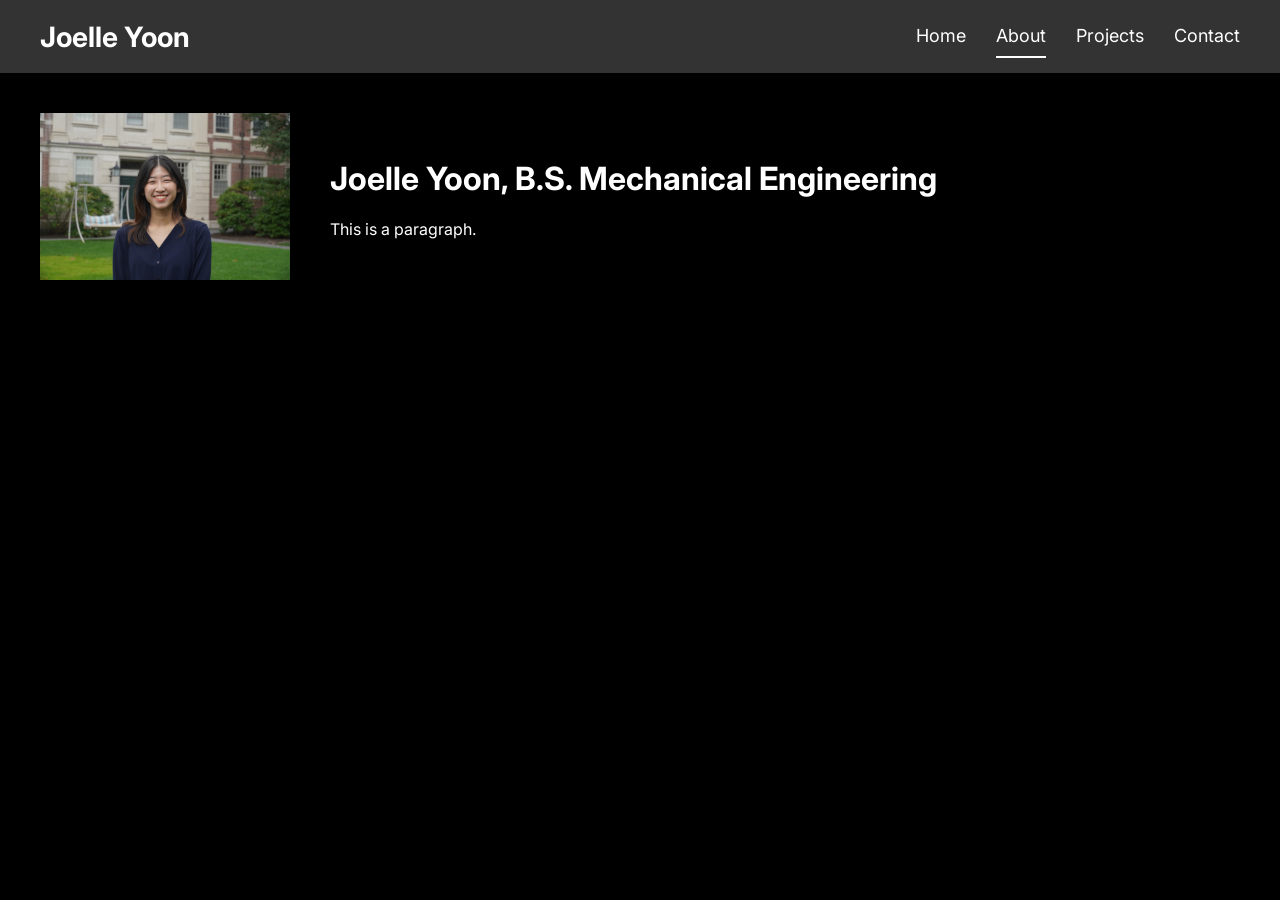
==== about.html @ 7ec4f73d "Initial commit" ====
<!DOCTYPE html>
<html>

<header>
    <div class="logo">
        <a href="index.html">Joelle Yoon</a>
    </div>

    <nav>
        <a href="index.html">Home</a>
        <a href="about.html" class = "active">About</a>
        <a href="projects.html">Projects</a>
        <a href="contact.html">Contact</a>
    </nav>
</header>

<head>
    <meta charset="UTF-8">
    <title>My Portfolio</title>
    <link rel="stylesheet" href="css/styles.css">

    <link rel="preconnect" href="https://fonts.googleapis.com">
    <link rel="preconnect" href="https://fonts.gstatic.com" crossorigin>
    <link href="https://fonts.googleapis.com/css2?family=Inter:wght@100..900&display=swap" rel="stylesheet">    
</head>

<body>

    <div class="about-container">

        <img src="images/joelle_candid.JPG" alt="Profile Picture" class="profile-pic">

        <div class="about-text">
            <h1>Joelle Yoon, B.S. Mechanical Engineering</h1>
            <p>This is a paragraph.</p>
        </div>

    </div>

</body>

</html>
---- css/styles.css ----
body {
    margin: 0;
    background-color: black;
    color:white;  
    font-family: "Inter", sans-serif;
}

.profile-pic {
    width: 250px;
    height: auto;
}

header {
    display: flex;
    justify-content: space-between;
    align-items: center;

    background-color: #333;
    padding: 15px 40px;
}

nav {
    display: flex;
    gap: 30px;
}

nav a {
    color: white;
    text-decoration: none;
    font-size: 18px;

    padding: 10px 0;
    border-bottom: 2px solid transparent;
    transition: border-color 0.3s;
}

nav a:hover {
    border-bottom-color: #66ccff
}

nav a.active {
    border-bottom-color: white;
}

.logo a {
    color: white;
    text-decoration: none;
    font-size: 28px;
    font-weight: bold;
}


.projects {
    display: grid;
    grid-template-columns: repeat(3, 1fr);
    gap: 30px; /* horizontal padding */
    padding: 40px; /* vertical padding */
}

.project-card {
    position: relative;
    display: block;
    overflow: hidden;
    border-radius: 10px;
}

.project-card img {
    width: 100%;
    height: 600px;
    object-fit: cover;
    border-radius: 10px;
    transition: transform 0.3s;
}

.project-card:hover img {
    transform: scale(1.05);
}

.overlay {
    position: absolute;
    top: 0;
    left: 0;

    width: 100%;
    height: 100%;

    background: rgba(0, 0, 0, 0.5);

    display: flex;
    justify-content: center;
    align-items: center;

    opacity: 0;
    transition: opacity 0.3s;
}

.overlay h3 {
    color: white;
    margin: 0;
    font-size: 24px;
}

.project-card:hover .overlay {
    opacity: 1;
}



.about-container {
    display: flex;
    align-items: center;
    gap: 40px;
    padding: 40px;
}


.about-text {
    flex: 1;
}
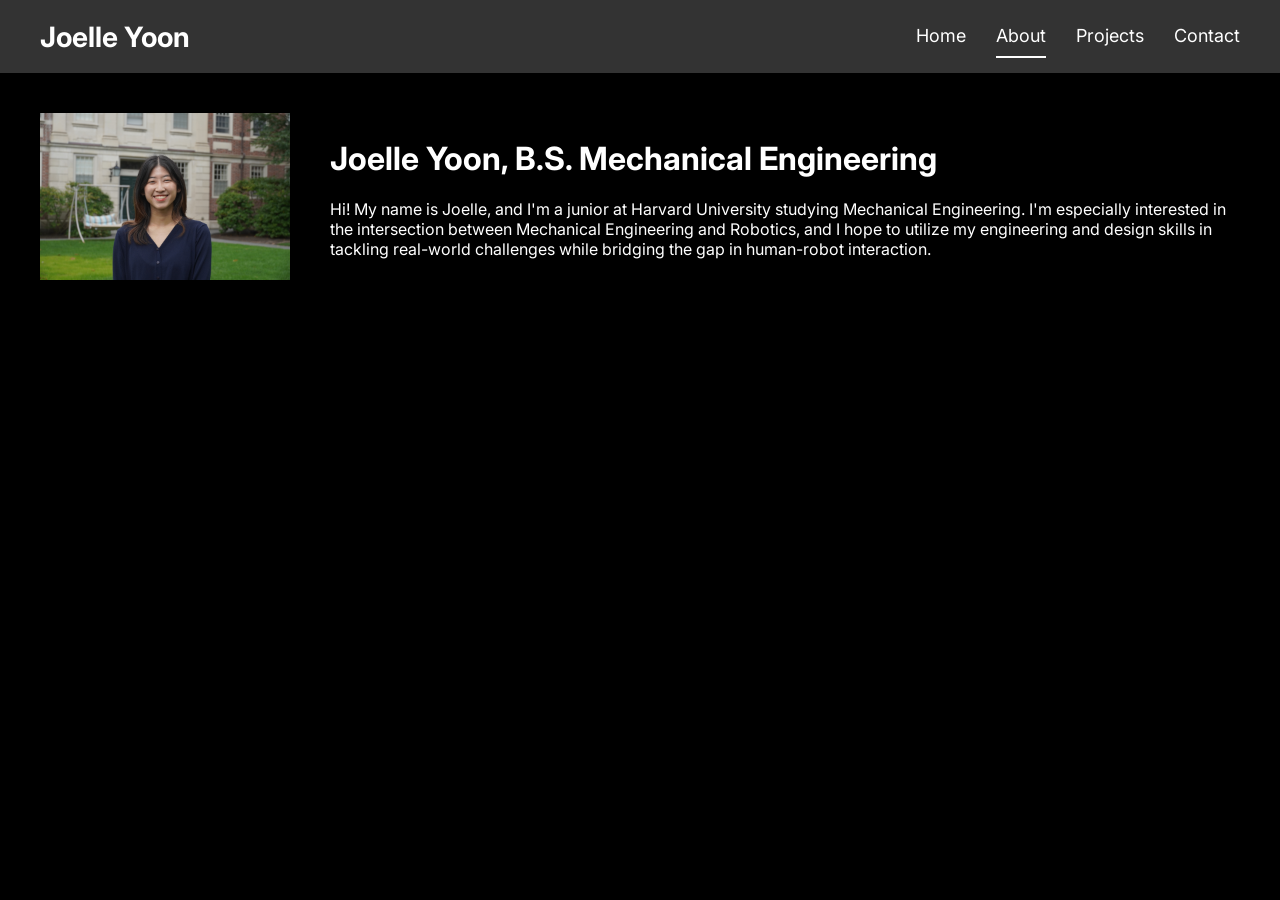
==== commit 25785a7c: "Draft (7.27.2026)" ====
--- a/about.html
+++ b/about.html
@@ -32,7 +32,12 @@
 
         <div class="about-text">
             <h1>Joelle Yoon, B.S. Mechanical Engineering</h1>
-            <p>This is a paragraph.</p>
+            <p>
+                Hi! My name is Joelle, and I'm a junior at Harvard University studying Mechanical Engineering. 
+                I'm especially interested in the intersection between Mechanical Engineering and Robotics, and 
+                I hope to utilize my engineering and design skills in tackling real-world challenges while bridging 
+                the gap in human-robot interaction.
+            </p>
         </div>
 
     </div>
--- a/css/styles.css
+++ b/css/styles.css
@@ -1,3 +1,7 @@
+/* =========================================
+   GLOBAL
+========================================= */
+
 body {
     margin: 0;
     background-color: black;
@@ -10,6 +14,10 @@
     height: auto;
 }
 
+/* =========================================
+   HEADER
+========================================= */
+
 header {
     display: flex;
     justify-content: space-between;
@@ -17,6 +25,13 @@
 
     background-color: #333;
     padding: 15px 40px;
+}
+
+.logo a {
+    color: white;
+    text-decoration: none;
+    font-size: 28px;
+    font-weight: bold;
 }
 
 nav {
@@ -42,13 +57,9 @@
     border-bottom-color: white;
 }
 
-.logo a {
-    color: white;
-    text-decoration: none;
-    font-size: 28px;
-    font-weight: bold;
-}
-
+/* =========================================
+   HOME PAGE
+========================================= */
 
 .projects {
     display: grid;
@@ -104,7 +115,9 @@
     opacity: 1;
 }
 
-
+/* =========================================
+   ABOUT PAGE
+========================================= */
 
 .about-container {
     display: flex;
@@ -113,8 +126,426 @@
     padding: 40px;
 }
 
-
 .about-text {
     flex: 1;
 }
 
+/* =========================================
+   PROJECTS PAGE
+========================================= */
+
+
+.project, 
+.project-subsection {
+    display: flex;
+    align-items: flex-start;
+    justify-content: space-between;
+
+    gap: 60px;
+    padding: 80px 40px;
+}
+
+.project {
+    padding: 80px 40px;
+}
+
+.project-text {
+    flex: 1.2;
+    
+}
+
+
+.project-image {
+    flex: 0.8;
+
+    display: flex;
+    justify-content: center;
+    align-items: flex-start;
+}
+
+.project-image img {
+    /* width: 100%; */
+    border-radius: 10px; 
+
+    width: 70%;
+    height: auto;
+    display: block;
+    margin: 0 auto;
+}
+
+.project-subsection {
+    display: flex;
+    justify-content: space-between;
+    align-items: flex-start;
+
+    gap: 60px;
+    padding: 0px 40px 80px 40px;
+}
+
+.cad-gallery {
+    display: grid;
+    grid-template-columns: repeat(3, 1fr);
+    gap: 15px;
+
+    width: 100%;      /* controls the overall gallery size */
+    max-width: 700px;
+}
+
+.cad-gallery img {
+    width: 100%;
+    height: auto;
+    object-fit: cover;
+
+    border-radius: 10px;
+    display: block;
+}
+
+.gallery-container {
+    display: flex;
+    flex-direction: column;
+    align-items: center;
+}
+
+.gallery-caption {
+    margin-top: 12px;
+    text-align: center;
+    color: #bbb;
+    font-size: 14px;
+    font-style: italic;
+}
+
+
+/* DESIGN EVOLUTION */
+.carousel {
+    position: relative;
+    max-width: 450px;
+    margin: 0 auto;
+}
+
+.carousel-item {
+    display: none;
+    margin: 0;
+}
+
+.carousel-item.active {
+    display: block;
+}
+
+.carousel img {
+    width: 100%;
+    border-radius: 10x;
+    height: 320px;
+    object-fit: contain;
+
+    display: block;
+}
+
+.carousel figcaption {
+    margin-top: 10px;
+    text-align: center;
+    color: #bbb;
+}
+
+.carousel-btn {
+    position: absolute;
+    top: 45%;
+    transform: translateY(-50%);
+
+    width: 40px;
+    height: 40px;
+
+    border: none;
+    border-radius: 50%;
+
+    background: rgba(0,0,0,0.6);
+    color: white;
+
+    font-size: 22px;
+    cursor: pointer;
+}
+
+.prev {
+    left: -20px;
+}
+
+.next {
+    right: -20px;
+}
+
+.carousel-dots {
+    display: flex;
+    justify-content: center;
+    gap: 10px;
+
+    margin-top: 15px;
+}
+
+.dot {
+    width: 10px;
+    height: 10px;
+
+    background: gray;
+    border-radius: 50%;
+
+    cursor: pointer;
+}
+
+.dot.active {
+    background: white;
+}
+
+
+
+.final-gallery {
+    display: grid;
+    grid-template-columns: repeat(2, 1fr);
+    gap: 20px;
+}
+
+.final-gallery figure {
+    margin: 0;
+}
+
+.final-gallery img {
+    width: 100%;
+    height: 250px;
+    object-fit: contain;
+
+    border-radius: 10px;
+    display: block;
+}
+
+.final-gallery figcaption {
+    margin-top: 8px;
+    text-align: center;
+    color: #bbb;
+    font-size: 14px;
+}
+
+
+
+/* ES50 */
+.es50-container {
+    display: flex;
+    flex-direction: column;
+    align-items: center;
+}
+
+.es50-gallery {
+    display: grid;
+    grid-template-columns: repeat(2, 1fr);
+    gap: 15px;
+}
+
+.es50-gallery img {
+    width: 100%;
+    height: 220px;
+    object-fit: cover;
+    border-radius: 10px;
+}
+
+/* =========================================
+   ES51 GALLERY
+========================================= */
+
+.es51-gallery {
+    display: grid;
+    grid-template-columns: repeat(2, 1fr);
+    gap: 15px;
+
+    max-width: 650px;
+    margin: 0 auto;
+}
+
+.es51-gallery figure {
+    margin: 0;
+    position: relative;
+}
+
+.es51-gallery img {
+    width: 100%;
+    height: 200px;
+    object-fit: cover;
+
+    display: block;
+    border-radius: 10px;
+}
+
+.es51-gallery figcaption {
+    position: absolute;
+
+    left: 15px;
+    bottom: 15px;
+
+    background: rgba(60, 60, 60, 0.8);
+    color: white;
+
+    padding: 10px 14px;
+
+    border-radius: 10px;
+
+    font-size: 15px;
+    font-weight: 600;
+}
+
+.project-button {
+    display: inline-block;
+
+    margin-top: 20px;
+    padding: 12px 20px;
+
+    background-color: #444;
+    color: white;
+
+    text-decoration: none;
+    border-radius: 8px;
+
+    transition: background-color 0.3s;
+}
+
+.project-button:hover {
+    background-color: #66ccff;
+    color: black;
+}
+
+
+/* Team photo spans both columns */
+
+.es51-gallery .bottom {
+    grid-column: 1 / 3;
+}
+
+.es51-gallery .bottom img {
+    height: 180px;
+}
+
+/* =========================================
+   ES125 GALLERY
+========================================= */
+
+.es125-gallery {
+    display: grid;
+    grid-template-columns: repeat(2, 1fr);
+    gap: 15px;
+
+    max-width: 650px;
+    margin: 0 auto;
+}
+
+.es125-gallery figure {
+    margin: 0;
+    position: relative;
+}
+
+.es125-gallery img {
+    width: 100%;
+    height: 200px;
+    object-fit: cover;
+
+    display: block;
+    border-radius: 10px;
+}
+
+.es125-gallery figcaption {
+    position: absolute;
+
+    left: 15px;
+    bottom: 15px;
+
+    background: rgba(60,60,60,0.8);
+    color: white;
+
+    padding: 10px 14px;
+
+    border-radius: 10px;
+
+    font-size: 15px;
+    font-weight: 600;
+}
+
+.es125-gallery .bottom {
+    grid-column: 1 / 3;
+}
+
+.es125-gallery .bottom img {
+    height: 180px;
+}
+
+/* Video overlay */
+
+.video-preview a {
+    display: block;
+    position: relative;
+}
+
+.play-button {
+    position: absolute;
+
+    top: 50%;
+    left: 50%;
+
+    transform: translate(-50%, -50%);
+
+    width: 70px;
+    height: 70px;
+
+    border-radius: 50%;
+
+    background: rgba(0,0,0,0.65);
+
+    color: white;
+
+    display: flex;
+    justify-content: center;
+    align-items: center;
+
+    font-size: 34px;
+}
+
+.video-preview:hover .play-button {
+    background: rgba(102,204,255,0.9);
+}
+
+/* =========================================
+   ES120 BRIDGE GALLERY
+========================================= */
+
+.bridge-gallery {
+    display: grid;
+    grid-template-columns: repeat(2, 1fr);
+    gap: 15px;
+
+    max-width: 650px;
+    margin: 0 auto;
+}
+
+.bridge-gallery figure {
+    margin: 0;
+    position: relative;
+}
+
+.bridge-gallery img {
+    width: 100%;
+    height: 200px;
+    object-fit: cover;
+
+    display: block;
+    border-radius: 10px;
+}
+
+.bridge-gallery figcaption {
+    position: absolute;
+
+    left: 15px;
+    bottom: 15px;
+
+    background: rgba(60,60,60,0.8);
+    color: white;
+
+    padding: 10px 14px;
+
+    border-radius: 10px;
+
+    font-size: 15px;
+    font-weight: 600;
+}
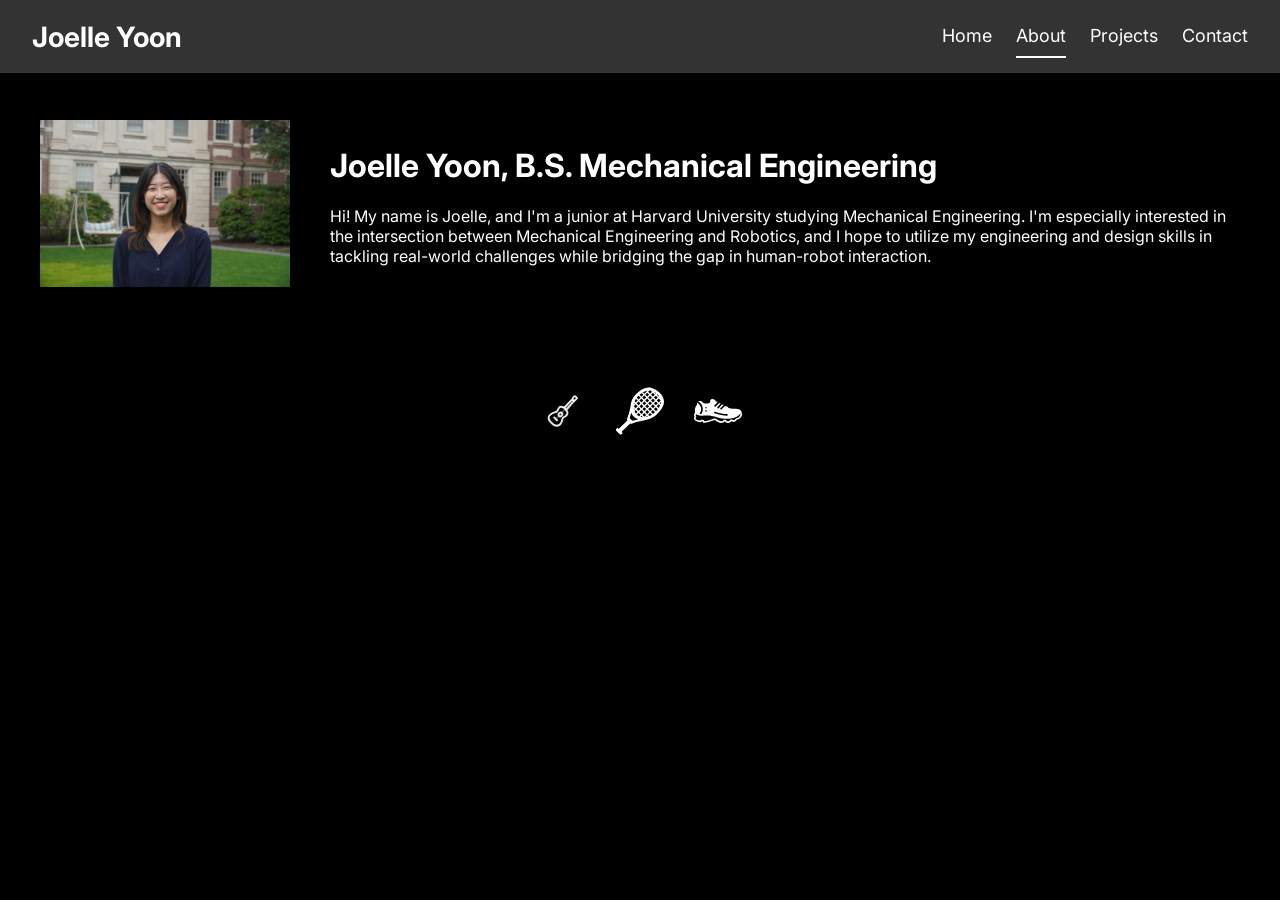
==== commit 3674eb37: "Updated home page, about, contact, projects" ====
--- a/about.html
+++ b/about.html
@@ -1,30 +1,34 @@
 <!DOCTYPE html>
-<html>
-
-<header>
-    <div class="logo">
-        <a href="index.html">Joelle Yoon</a>
-    </div>
-
-    <nav>
-        <a href="index.html">Home</a>
-        <a href="about.html" class = "active">About</a>
-        <a href="projects.html">Projects</a>
-        <a href="contact.html">Contact</a>
-    </nav>
-</header>
+<html lang="en">
 
 <head>
-    <meta charset="UTF-8">
-    <title>My Portfolio</title>
-    <link rel="stylesheet" href="css/styles.css">
+  <meta charset="UTF-8">
+  <!-- Adjusts sizing for mobile devices -->
+  <meta name="viewport" content="width=device-width, initial-scale=1.0"> 
+  <title>Joelle Yoon | About</title>
+  <link rel="stylesheet" href="css/styles.css">
 
-    <link rel="preconnect" href="https://fonts.googleapis.com">
-    <link rel="preconnect" href="https://fonts.gstatic.com" crossorigin>
-    <link href="https://fonts.googleapis.com/css2?family=Inter:wght@100..900&display=swap" rel="stylesheet">    
+  <link rel="preconnect" href="https://fonts.googleapis.com">
+  <link rel="preconnect" href="https://fonts.gstatic.com" crossorigin>
+  <link href="https://fonts.googleapis.com/css2?family=Inter:wght@100..900&display=swap" rel="stylesheet">
 </head>
 
+
 <body>
+
+    <header>
+        <div class="logo">
+            <a href="index.html">Joelle Yoon</a>
+        </div>
+
+        <nav>
+            <a href="index.html">Home</a>
+            <a href="about.html" class = "active">About</a>
+            <a href="projects.html">Projects</a>
+            <a href="contact.html">Contact</a>
+        </nav>
+    </header>
+
 
     <div class="about-container">
 
@@ -42,6 +46,103 @@
 
     </div>
 
+    <section class="hobbies">
+
+        <!-- <h2>Hobbies</h2> -->
+
+        <div class="hobbies-container">
+
+            <div class="hobby-icons">
+
+                <button class="hobby-btn" data-target="music">
+                    <object data="images/guitar.svg" type="image/svg+xml"></object>
+                </button>
+
+                <button class="hobby-btn" data-target="tennis">
+                    <object data="images/tennis-racket.svg" type="image/svg+xml"></object>
+                </button>
+
+                <button class="hobby-btn" data-target="running">
+                    <object data="images/sneaker.svg" type="image/svg+xml"></object>
+                </button>
+
+            </div>
+
+        
+            <div id="music" class="hobby-section">
+
+                <div class="hobby-content">
+
+                    <div class="hobby-text">
+                        <h3>Music</h3>
+                        <p>
+                            I've been a self-taught guitarist and singer since middle school, 
+                            and music has been both a creative and emotional outlet for me ever since I was young. 
+                            Some of my favorite memories since coming to Harvard have included hosting impromptu 
+                            karaoke sessions with friends, as well as organizing and performing in Tiny Desk concerts 
+                            this past summer.
+
+
+                        </p>
+                    </div>
+
+                    <div class="hobby-gallery">
+                        <img src="images/hobbies/tinydesk2.JPEG" alt="HSURV Tiny Desk">
+                        <img src="images/hobbies/csabanquet.JPEG" alt="CSA Banquet">
+                    </div>
+
+                </div>
+
+            </div>
+
+            <div id="tennis" class="hobby-section">
+
+                <div class="hobby-content">
+
+                    <div class="hobby-text">
+                        <h3>Tennis</h3>
+                        <p>
+                            I have been playing tennis since I was young, and played both singles and doubles on my high school's 
+                            varsity team (Colorado 2024 State Finalists). 
+                            Currently, I play recreationally as a member of Harvard's Competitive Club Tennis team!
+                        </p>
+                    </div>
+
+                    <div class="hobby-gallery">
+                        <img src="images/hobbies/tennis1.jpg" alt="Harvard Beren Center">
+                    </div>
+
+                </div>
+
+            </div>
+
+            <div id="running" class="hobby-section">
+
+                <div class="hobby-content">
+
+                    <div class="hobby-text">
+                        <h3>Running</h3>
+                        <p>
+                            I started my running journey in the summer of 2025, and 
+                            recently ran my first race at the 2025 Cambridge Half Marathon last November!
+                        </p>
+                    </div>
+
+                    <div class="hobby-gallery">
+                        <img src="images/hobbies/cambridgehalf1.jpg" alt="Cambridge Half - Post Race">
+                        <img src="images/hobbies/cambridgehalf2.jpg" alt="Cambridge Half Group Photo!">
+                    </div>
+
+                </div>
+
+            </div>
+            
+        </div>
+
+    </section>
+
+    <script src="js/about.js"></script>
+
 </body>
 
 </html>
--- a/css/styles.css
+++ b/css/styles.css
@@ -1,6 +1,11 @@
 /* =========================================
    GLOBAL
 ========================================= */
+
+* {
+    box-sizing: border-box;
+}
+
 
 body {
     margin: 0;
@@ -18,13 +23,36 @@
    HEADER
 ========================================= */
 
+main {
+    padding-top: 90px;
+}
+
 header {
+    position: fixed;
+    top: 0;
+    left: 0;
+
+    width: 100%;
+
     display: flex;
     justify-content: space-between;
     align-items: center;
 
     background-color: #333;
-    padding: 15px 40px;
+    
+    /* padding: 15px 40px; */
+    padding: 15px 32px;
+
+    z-index: 1000;
+    transition: transform 0.3s ease;
+}
+
+header.hide {
+    transform: translateY(-100%);
+}
+
+.logo {
+    flex-shrink: 0;
 }
 
 .logo a {
@@ -36,7 +64,9 @@
 
 nav {
     display: flex;
-    gap: 30px;
+    /* gap: 30px; */
+    gap: 24px;
+    flex-wrap: nowrap;
 }
 
 nav a {
@@ -47,6 +77,8 @@
     padding: 10px 0;
     border-bottom: 2px solid transparent;
     transition: border-color 0.3s;
+
+    white-space: nowrap; /* prevents text from wrapping to the next line */
 }
 
 nav a:hover {
@@ -124,11 +156,94 @@
     align-items: center;
     gap: 40px;
     padding: 40px;
+    margin-top: 80px;
 }
 
 .about-text {
     flex: 1;
 }
+
+
+.hobbies {
+    margin-top: 60px;
+    padding-bottom: 80px;
+}
+
+.hobbies-container {
+    max-width: 1100px;
+    margin: 0 auto;
+    padding: 0 40px;
+}
+
+.hobby-icons {
+    display: flex;
+    justify-content: center;
+    gap: 30px;
+    margin: 30px 0;
+}
+
+.hobby-btn {
+    background: none;
+    border: none;
+    padding: 0;
+    cursor: pointer;
+    transition: transform 0.2s ease;
+}
+
+.hobby-btn:hover {
+    transform: scale(1.1);
+}
+
+.hobby-btn object {
+    width: 48px;
+    height: 48px;
+    pointer-events: none; /* Makes the button receive the click */
+}
+
+.hobby-section {
+    display: none;
+    margin-top: 40px;
+}
+
+.hobby-section.active {
+    display: block;
+}
+
+.hobby-content {
+    display: flex;
+    justify-content: space-between;
+    align-items: flex-start;
+    gap: 60px;
+}
+
+.hobby-text {
+    flex: 1;
+}
+
+.hobby-text h3 {
+    margin-bottom: 16px;
+}
+
+.hobby-text p {
+    line-height: 1.7;
+}
+
+.hobby-gallery {
+    flex: 1;
+
+    display: grid;
+    grid-template-columns: repeat(2, 1fr);
+    gap: 12px;
+}
+
+.hobby-gallery img {
+    width: 100%;
+    aspect-ratio: 1;
+    object-fit: cover;
+    /* border-radius: 10px; */
+}
+
+
 
 /* =========================================
    PROJECTS PAGE
@@ -142,11 +257,10 @@
     justify-content: space-between;
 
     gap: 60px;
-    padding: 80px 40px;
 }
 
 .project {
-    padding: 80px 40px;
+    padding: 40px 40px; /* top/bottom, left/right */
 }
 
 .project-text {
@@ -154,6 +268,86 @@
     
 }
 
+.badge { /* Research project badges */
+    display: inline-block;
+    padding: 6px 12px;
+    margin-right: 8px;
+    margin-bottom: 10px;
+
+    background: #444;
+    color: white;
+
+    border-radius: 999px;
+    font-size: 14px;
+}
+
+
+/* =========================================
+   SECTION DIVIDER
+=========================================
+*/
+
+.section-divider {
+    display: flex;
+    align-items: center;
+    justify-content: center;
+
+    gap: 8px;
+
+    margin: 80px 0;
+}
+
+
+/* =========================================
+   GEAR ANIMATION   
+========================================= */
+@keyframes spinCW {
+    from {
+        transform: rotate(0deg);
+    }
+    to {
+        transform: rotate(360deg);
+    }
+}
+
+@keyframes spinCCW {
+    from {
+        transform: rotate(360deg);
+    }
+    to {
+        transform: rotate(0deg);
+    }
+}
+
+.gear1,
+.gear2,
+.gear3 {
+    width: 28px;
+}
+
+.gear1 {
+    animation: spinCW 10s linear infinite;
+}
+
+.gear2 {
+    animation: spinCCW 10s linear infinite;
+    margin: 0 -7px; /* move middle gear closer to left and right gears */
+}
+
+.gear3 {
+    animation: spinCW 10s linear infinite;
+}
+
+.divider-gears {
+    display: flex;
+    align-items: center;
+    justify-content: center;
+
+    margin-top: 100px;
+    margin-bottom: 80px;
+}
+
+/* RESEARCH PROJECTS */
 
 .project-image {
     flex: 0.8;
@@ -163,8 +357,8 @@
     align-items: flex-start;
 }
 
-.project-image img {
-    /* width: 100%; */
+.project-image > img {
+    width: 100%;
     border-radius: 10px; 
 
     width: 70%;
@@ -174,44 +368,15 @@
 }
 
 .project-subsection {
-    display: flex;
-    justify-content: space-between;
-    align-items: flex-start;
-
-    gap: 60px;
     padding: 0px 40px 80px 40px;
 }
 
-.cad-gallery {
-    display: grid;
-    grid-template-columns: repeat(3, 1fr);
-    gap: 15px;
-
-    width: 100%;      /* controls the overall gallery size */
-    max-width: 700px;
-}
-
-.cad-gallery img {
-    width: 100%;
-    height: auto;
-    object-fit: cover;
-
-    border-radius: 10px;
-    display: block;
-}
-
-.gallery-container {
-    display: flex;
-    flex-direction: column;
-    align-items: center;
-}
-
-.gallery-caption {
-    margin-top: 12px;
-    text-align: center;
-    color: #bbb;
-    font-size: 14px;
-    font-style: italic;
+.project-text li {
+    margin-bottom: 12px;
+}
+
+.project-text li:last-child {
+    margin-bottom: 0;
 }
 
 
@@ -225,6 +390,13 @@
 .carousel-item {
     display: none;
     margin: 0;
+
+    border-radius: 10px;
+    overflow: hidden;
+}
+
+.carousel-item a {
+    display: block;
 }
 
 .carousel-item.active {
@@ -233,18 +405,28 @@
 
 .carousel img {
     width: 100%;
-    border-radius: 10x;
     height: 320px;
+
     object-fit: contain;
 
     display: block;
-}
+
+    border-radius: 10px;
+
+}
+
 
 .carousel figcaption {
     margin-top: 10px;
     text-align: center;
     color: #bbb;
-}
+
+    font-family: "Inter", sans-serif;
+    font-size: 14px;
+    font-weight: 500;
+    font-style: bold;
+}
+
 
 .carousel-btn {
     position: absolute;
@@ -295,34 +477,74 @@
 }
 
 
-
-.final-gallery {
-    display: grid;
-    grid-template-columns: repeat(2, 1fr);
-    gap: 20px;
-}
-
-.final-gallery figure {
-    margin: 0;
-}
-
-.final-gallery img {
-    width: 100%;
-    height: 250px;
-    object-fit: contain;
-
-    border-radius: 10px;
-    display: block;
-}
-
-.final-gallery figcaption {
-    margin-top: 8px;
-    text-align: center;
-    color: #bbb;
-    font-size: 14px;
-}
-
-
+/* =========================================
+   CIRCUIT TRACE SECTION DIVIDER
+========================================= */
+.line {
+    flex: 1;
+    height: 1px;
+
+    /* background: rgba(0,220,180,.25); */
+    background: rgba(255,255,255,.25);
+}
+
+.pcb-divider {
+    width: 45px;
+    height: auto;
+}
+
+.trace {
+    fill: none;
+
+    /* stroke: rgb(0,220,180); */
+    stroke: rgb(255,255,255);
+    stroke-width: 4;
+
+    stroke-linecap: round;
+    stroke-linejoin: round;
+
+    stroke-dasharray: 500;
+    stroke-dashoffset: 500;
+
+    /* animation: drawTrace .8s forwards; */
+    animation: drawTrace 5s ease-in-out infinite;
+}
+
+.trace1 {
+    animation-delay: 0s;
+}
+
+.trace2 {
+    animation-delay: .4s;
+}
+
+.trace3 {
+    animation-delay: .8s;
+}
+
+.trace4 {
+    animation-delay: 1.2s;
+}
+
+@keyframes drawTrace {
+
+    0% {
+        stroke-dashoffset: 500;
+    }
+
+    40% {
+        stroke-dashoffset: 0;
+    }
+
+    80% {
+        stroke-dashoffset: 0;
+    }
+
+    100% {
+        stroke-dashoffset: 500;
+    }
+
+}
 
 /* ES50 */
 .es50-container {
@@ -344,6 +566,43 @@
     border-radius: 10px;
 }
 
+
+/* ROBOT DIVIDER */
+/* .line {
+    width: 120px;
+    height: 1px;
+
+    background: rgba(255,255,255,.25);
+} */
+
+@keyframes drive {
+
+    0% {
+        transform: translateX(-30px);
+    }
+
+    40% {
+        transform: translateX(30px);
+    }
+
+    60% {
+        transform: translateX(30px);
+    }
+
+    100% {
+        transform: translateX(-30px);
+    }
+
+}
+ 
+.robot-divider {
+    width: 55px;
+    height: auto;
+
+    animation: drive 6s ease-in-out infinite;
+}
+
+
 /* =========================================
    ES51 GALLERY
 ========================================= */
@@ -380,12 +639,12 @@
     background: rgba(60, 60, 60, 0.8);
     color: white;
 
-    padding: 10px 14px;
+    padding: 5px 8px;
 
     border-radius: 10px;
 
-    font-size: 15px;
-    font-weight: 600;
+    font-size: 12px;
+    font-weight: 500;
 }
 
 .project-button {
@@ -418,6 +677,36 @@
 .es51-gallery .bottom img {
     height: 180px;
 }
+
+
+/* SPRING DIVIDER */
+.spring-divider {
+    width: 40px;
+    height: auto;
+
+    transform-origin: center center;
+
+    animation: oscillate 2s ease-in-out infinite;
+}
+
+
+@keyframes oscillate {
+
+    0% {
+        transform: rotate(-18deg);
+    }
+
+    50% {
+        transform: rotate(18deg);
+    }
+
+    100% {
+        transform: rotate(-18deg);
+    }
+
+}
+
+
 
 /* =========================================
    ES125 GALLERY
@@ -452,15 +741,15 @@
     left: 15px;
     bottom: 15px;
 
-    background: rgba(60,60,60,0.8);
+    background: rgba(60, 60, 60, 0.8);
     color: white;
 
-    padding: 10px 14px;
+    padding: 5px 8px;
 
     border-radius: 10px;
 
-    font-size: 15px;
-    font-weight: 600;
+    font-size: 12px;
+    font-weight: 500;
 }
 
 .es125-gallery .bottom {
@@ -505,6 +794,53 @@
 .video-preview:hover .play-button {
     background: rgba(102,204,255,0.9);
 }
+
+
+/* BRIDGE DIVIDER */
+.bridge-divider {
+    display: flex;
+    align-items: center;
+    justify-content: center;
+}
+
+.triangle {
+    width: 20px;
+
+    opacity: 0;
+
+    animation: buildBridge 2.8s infinite;
+}
+
+.triangle:nth-child(1) { animation-delay: 0s; }
+.triangle:nth-child(2) { animation-delay: .2s; }
+.triangle:nth-child(3) { animation-delay: .4s; }
+.triangle:nth-child(4) { animation-delay: .6s; }
+.triangle:nth-child(5) { animation-delay: .8s; }
+.triangle:nth-child(6) { animation-delay: 1s; }
+.triangle:nth-child(7) { animation-delay: 1.2s; }
+
+@keyframes buildBridge {
+
+    0% {
+        opacity: 0;
+        transform: translateY(4px);
+    }
+
+    20% {
+        opacity: 1;
+        transform: translateY(0);
+    }
+
+    80% {
+        opacity: 1;
+    }
+
+    100% {
+        opacity: 0;
+    }
+
+}
+
 
 /* =========================================
    ES120 BRIDGE GALLERY
@@ -542,10 +878,347 @@
     background: rgba(60,60,60,0.8);
     color: white;
 
-    padding: 10px 14px;
+    padding: 5px 8px;
 
     border-radius: 10px;
 
-    font-size: 15px;
-    font-weight: 600;
+    font-size: 12px;
+    font-weight: 500;
+}
+
+
+/* LIGHTBOX FOR FULL IMAGE VIEWING */
+/* Make gallery images look clickable */
+.project-gallery img {
+    cursor: pointer;
+    transition: transform 0.2s ease;
+}
+
+.project-gallery img:hover {
+    transform: scale(1.02);
+}
+
+
+/* Full-screen overlay */
+.lightbox {
+    display: none;
+
+    position: fixed;
+    inset: 0;
+
+    background: rgba(0, 0, 0, 0.85);
+
+    justify-content: center;
+    align-items: center;
+
+    z-index: 1000;
+}
+
+/* Enlarged image */
+.lightbox img {
+    max-width: 90vw;
+    max-height: 90vh;
+
+    object-fit: contain;
+    border-radius: 12px;
+}
+
+/* Close button */
+.lightbox-close {
+    position: absolute;
+    top: 20px;
+    right: 30px;
+
+    color: white;
+    font-size: 42px;
+    font-weight: 300;
+
+    cursor: pointer;
+    user-select: none;
+}
+
+.lightbox-close:hover {
+    opacity: 0.7;
+}
+
+.lightbox video {
+    display: none;
+
+    max-width: 90vw;
+    max-height: 90vh;
+
+    border-radius: 12px;
+}
+
+
+
+
+
+/* CONTACT PAGE */
+.contact-container {
+    max-width: 650px;
+    margin: 100px auto;
+    padding: 0 20px;
+}
+
+.contact-container h1 {
+    margin-bottom: 8px;
+}
+
+.contact-subtitle {
+    margin-bottom: 40px;
+    color: #666;
+}
+
+.contact-list {
+    display: flex;
+    flex-direction: column;
+    gap: 28px;
+}
+
+.contact-item {
+    display: flex;
+    align-items: center;
+    gap: 20px;
+}
+
+.contact-item img {
+    width: 28px;
+    height: 28px;
+    flex-shrink: 0;
+}
+
+.contact-item a {
+    text-decoration: none;
+    color: inherit;
+    font-size: 1.1rem;
+}
+
+.contact-item a:hover {
+    text-decoration: underline;
+}
+
+
+/* TEMP INDEX REFORMAT */
+
+.home-main {
+  min-height: calc(100vh - 90px);
+  display: grid;
+  place-items: center;
+  overflow: hidden;
+  padding: 4.5rem 1rem 2rem;
+}
+
+.home-carousel {
+  position: relative;
+  width: min(1120px, 100%);
+  height: min(660px, calc(100vh - 140px));
+  min-height: 520px;
+  perspective: 1200px;
+}
+
+.home-slide {
+  position: absolute;
+  inset: 0;
+  width: min(760px, 76%);
+  height: 82%;
+  margin: auto;
+  border-radius: 24px;
+  overflow: hidden;
+  opacity: 0;
+  pointer-events: none;
+  cursor: pointer;
+  box-shadow: 0 20px 55px rgba(0, 0, 0, 0.22);
+  transform: translateX(0) scale(0.75);
+  transition: transform 450ms ease, opacity 450ms ease, filter 450ms ease;
+}
+
+.home-slide img {
+  width: 100%;
+  height: 100%;
+  object-fit: cover;
+  display: block;
+}
+
+.home-slide::after {
+  content: "";
+  position: absolute;
+  inset: 0;
+  background: linear-gradient(
+    180deg,
+    rgba(0, 0, 0, 0.05) 25%,
+    rgba(0, 0, 0, 0.82) 100%
+  );
+}
+
+.home-slide-content {
+  position: absolute;
+  z-index: 1;
+  left: clamp(1.5rem, 5vw, 3.5rem);
+  right: clamp(1.5rem, 5vw, 3.5rem);
+  bottom: clamp(1.5rem, 5vw, 3.5rem);
+  color: white;
+  opacity: 0;
+  transform: translateY(16px);
+  transition: opacity 300ms ease 120ms, transform 300ms ease 120ms;
+}
+
+.home-slide.active .home-slide-content {
+  opacity: 1;
+  transform: translateY(0);
+}
+
+.home-slide-label {
+  margin: 0 0 0.45rem;
+  font-size: 0.82rem;
+  font-weight: 700;
+  letter-spacing: 0.12em;
+  text-transform: uppercase;
+}
+
+.home-slide-content h1 {
+  margin: 0;
+  font-size: clamp(2rem, 4vw, 4rem);
+  line-height: 1.05;
+}
+
+.home-slide-content > p:not(.home-slide-label) {
+  max-width: 620px;
+  margin: 0.9rem 0 1.35rem;
+  line-height: 1.55;
+}
+
+.home-project-button {
+  display: inline-block;
+  padding: 0.8rem 1.15rem;
+  border: 1px solid white;
+  border-radius: 999px;
+  background: white;
+  color: #1f1f1f;
+  font-weight: 700;
+  text-decoration: none;
+  transition: transform 180ms ease, background 180ms ease;
+}
+
+.home-project-button:hover {
+  transform: translateY(-2px);
+  background: #f2f2f2;
+}
+
+.home-slide.active {
+  z-index: 3;
+  opacity: 1;
+  pointer-events: auto;
+  cursor: default;
+  transform: translateX(0) scale(1);
+}
+
+.home-slide.previous,
+.home-slide.next {
+  z-index: 2;
+  opacity: 0.65;
+  pointer-events: auto;
+  filter: brightness(0.7);
+}
+
+.home-slide.previous {
+  transform: translateX(-48%) scale(0.76) rotateY(8deg);
+}
+
+.home-slide.next {
+  transform: translateX(48%) scale(0.76) rotateY(-8deg);
+}
+
+.home-carousel-arrow {
+  position: absolute;
+  z-index: 5;
+  top: 44%;
+  width: 48px;
+  height: 48px;
+  border: 0;
+  border-radius: 50%;
+  background: rgba(255, 255, 255, 0.92);
+  color: #1f1f1f;
+  cursor: pointer;
+  font-size: 1.6rem;
+  line-height: 1;
+  transition: transform 180ms ease, background 180ms ease;
+}
+
+.home-carousel-arrow:hover {
+  transform: scale(1.08);
+  background: white;
+}
+
+.home-carousel-prev {
+  left: 1rem;
+}
+
+.home-carousel-next {
+  right: 1rem;
+}
+
+.home-carousel-dots {
+  position: absolute;
+  z-index: 5;
+  bottom: 0;
+  left: 50%;
+  display: flex;
+  gap: 0.6rem;
+  transform: translateX(-50%);
+}
+
+.home-dot {
+  width: 10px;
+  height: 10px;
+  padding: 0;
+  border: 0;
+  border-radius: 50%;
+  background: #b8b8b8;
+  cursor: pointer;
+}
+
+.home-dot.active {
+  background: #222;
+  transform: scale(1.25);
+}
+
+@media (max-width: 700px) {
+  .home-main {
+    min-height: calc(100vh - 70px);
+    padding: 4.5rem 0.5rem 1rem;
+  }
+
+  .home-carousel {
+    height: 590px;
+    min-height: 0;
+  }
+
+  .home-slide {
+    width: 88%;
+    height: 80%;
+  }
+
+  .home-slide.previous {
+    transform: translateX(-30%) scale(0.78);
+  }
+
+  .home-slide.next {
+    transform: translateX(30%) scale(0.78);
+  }
+
+  .home-slide-content h1 {
+    font-size: 2.15rem;
+  }
+
+  .home-slide-content > p:not(.home-slide-label) {
+    font-size: 0.92rem;
+  }
+
+  .home-carousel-arrow {
+    top: auto;
+    bottom: 3rem;
+    width: 42px;
+    height: 42px;
+  }
 }
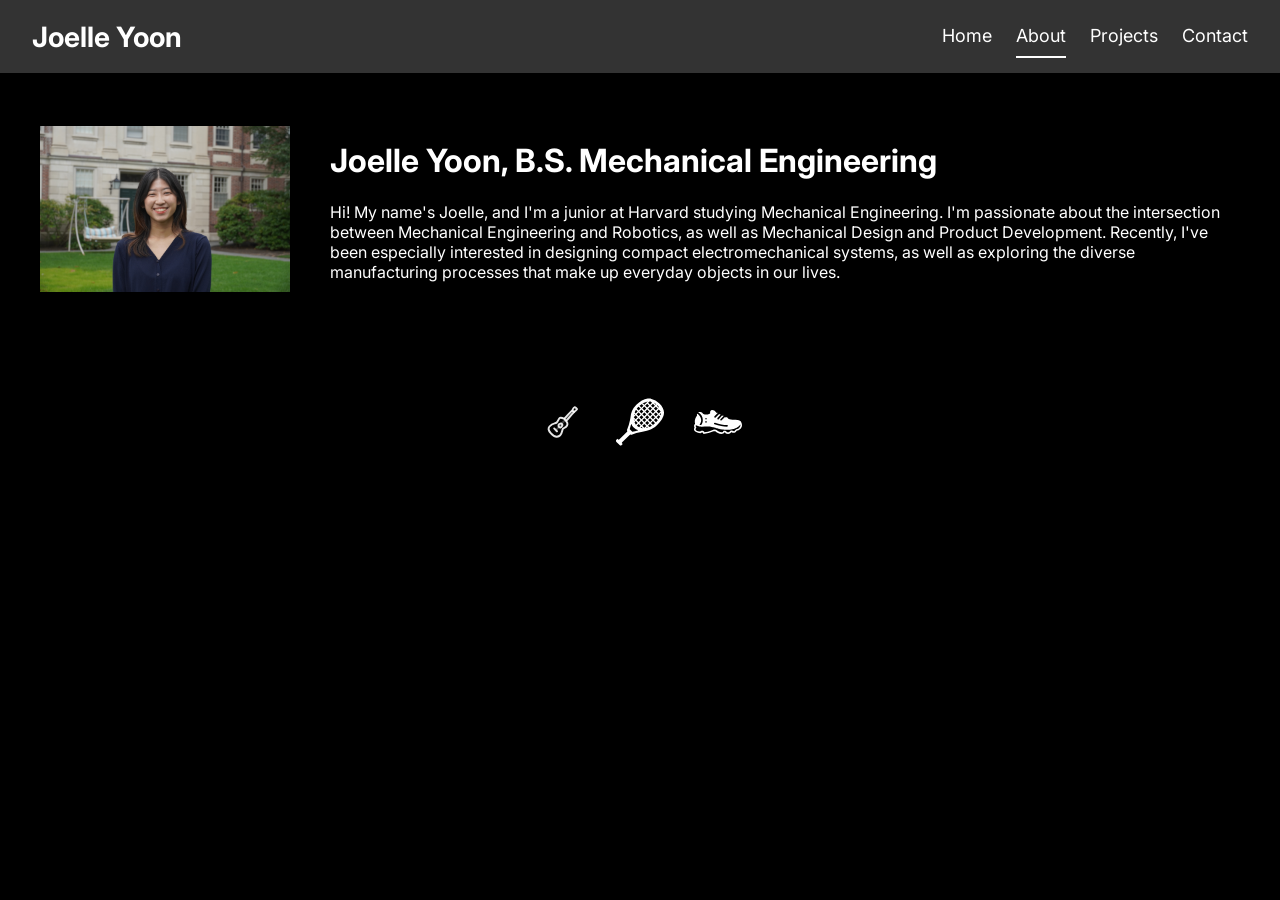
==== commit c8a2543f: "Update about.html" ====
--- a/about.html
+++ b/about.html
@@ -37,10 +37,12 @@
         <div class="about-text">
             <h1>Joelle Yoon, B.S. Mechanical Engineering</h1>
             <p>
-                Hi! My name is Joelle, and I'm a junior at Harvard University studying Mechanical Engineering. 
-                I'm especially interested in the intersection between Mechanical Engineering and Robotics, and 
-                I hope to utilize my engineering and design skills in tackling real-world challenges while bridging 
-                the gap in human-robot interaction.
+                Hi! My name's Joelle, and I'm a junior at Harvard studying Mechanical Engineering. 
+                I'm passionate about the intersection between Mechanical Engineering and Robotics, 
+                as well as Mechanical Design and Product Development. 
+                Recently, I've been especially interested in designing compact electromechanical systems, 
+                as well as exploring the diverse manufacturing processes 
+                that make up everyday objects in our lives.
             </p>
         </div>
 
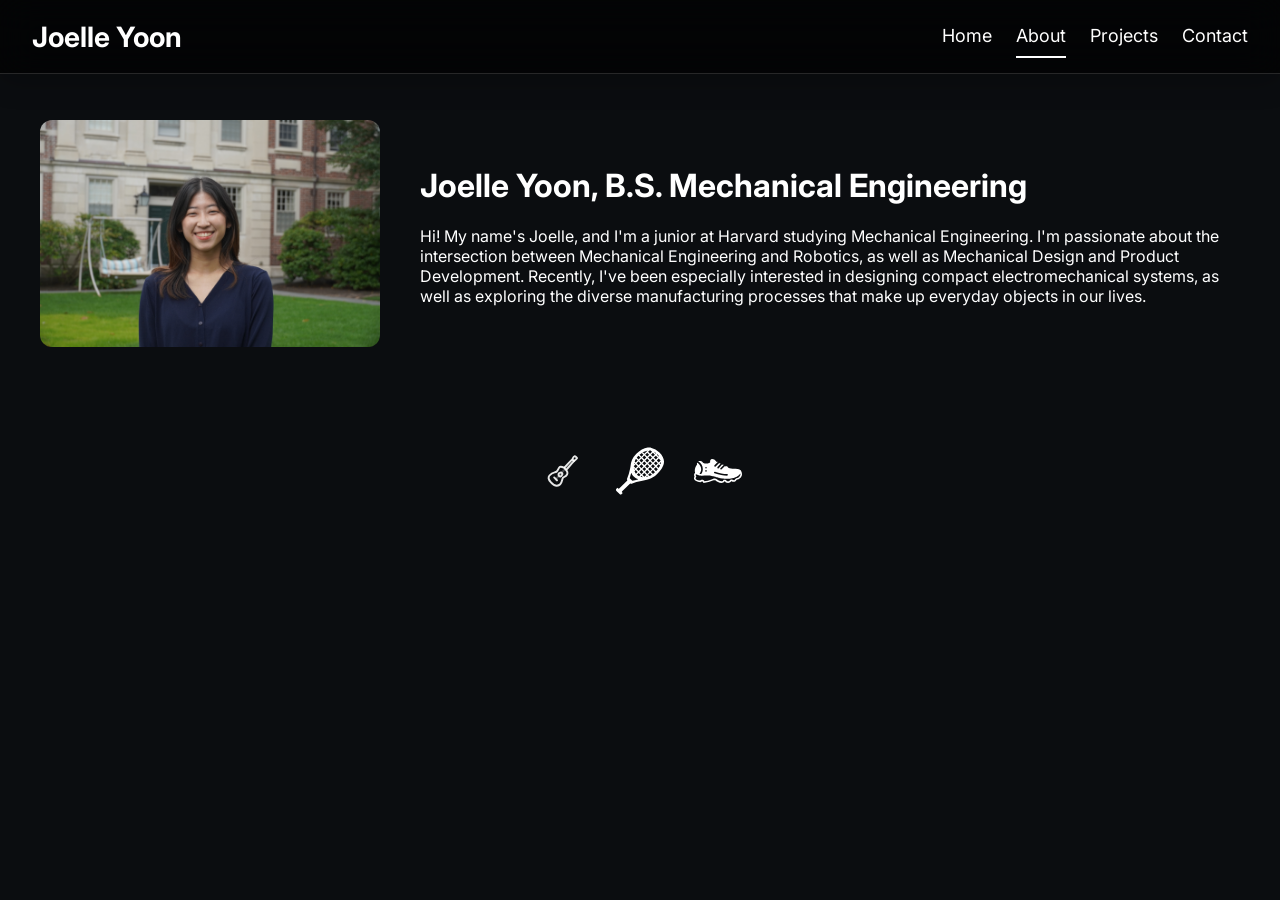
==== commit 269db4e2: "Updated index, projects, about, contact" ====
--- a/about.html
+++ b/about.html
@@ -143,6 +143,13 @@
 
     </section>
 
+
+    <div id="hobby-lightbox" class="hobby-lightbox">
+        <span class="hobby-lightbox-close">&times;</span>
+
+        <img id="hobby-lightbox-img" src="" alt="">
+    </div>
+
     <script src="js/about.js"></script>
 
 </body>
--- a/css/styles.css
+++ b/css/styles.css
@@ -7,16 +7,18 @@
 }
 
 
-body {
+/* body {
     margin: 0;
     background-color: black;
     color:white;  
     font-family: "Inter", sans-serif;
-}
-
-.profile-pic {
-    width: 250px;
-    height: auto;
+} */
+
+body {
+  margin: 0;
+  background-color: #0b0d10;
+  color: white;
+  font-family: "Inter", sans-serif;
 }
 
 /* =========================================
@@ -26,22 +28,45 @@
 main {
     padding-top: 90px;
 }
+
+/* old header {
+    position: fixed;
+    top: 0;
+    left: 0;
+
+    width: 100%;
+
+    display: flex;
+    justify-content: space-between;
+    align-items: center;
+
+    background-color: #333;
+    
+    padding: 15px 32px;
+
+    z-index: 1000;
+    transition: transform 0.3s ease;
+} */
 
 header {
     position: fixed;
     top: 0;
     left: 0;
-
     width: 100%;
 
     display: flex;
     justify-content: space-between;
     align-items: center;
 
-    background-color: #333;
-    
-    /* padding: 15px 40px; */
     padding: 15px 32px;
+
+    background: rgba(0, 0, 0, 0.68);
+    border-bottom: 1px solid rgba(255, 255, 255, 0.14);
+
+    backdrop-filter: blur(18px) saturate(140%);
+    -webkit-backdrop-filter: blur(18px) saturate(140%);
+
+    box-shadow: 0 8px 28px rgba(0, 0, 0, 0.22); 
 
     z-index: 1000;
     transition: transform 0.3s ease;
@@ -151,6 +176,18 @@
    ABOUT PAGE
 ========================================= */
 
+/* .profile-pic {
+    width: 250px;
+    height: auto;
+} */
+
+.profile-pic {
+  width: 340px;
+  max-width: 100%;
+  height: auto;
+  border-radius: 12px;
+}
+
 .about-container {
     display: flex;
     align-items: center;
@@ -240,7 +277,53 @@
     width: 100%;
     aspect-ratio: 1;
     object-fit: cover;
-    /* border-radius: 10px; */
+    cursor: zoom-in;
+    transition: transform 0.25s ease, opacity 0.25s ease;
+}
+
+.hobby-gallery img:hover {
+    transform: scale(1.03);
+    opacity: 0.9;
+}
+
+
+
+/* Hobby image lightbox */
+.hobby-lightbox {
+    display: none;
+    position: fixed;
+    inset: 0;
+
+    background: rgba(0, 0, 0, 0.85);
+
+    justify-content: center;
+    align-items: center;
+
+    z-index: 1000;
+}
+
+.hobby-lightbox img {
+    max-width: 90vw;
+    max-height: 90vh;
+    object-fit: contain;
+    border-radius: 12px;
+}
+
+.hobby-lightbox-close {
+    position: absolute;
+    top: 20px;
+    right: 30px;
+
+    color: white;
+    font-size: 42px;
+    font-weight: 300;
+
+    cursor: pointer;
+    user-select: none;
+}
+
+.hobby-lightbox-close:hover {
+    opacity: 0.7;
 }
 
 
@@ -444,7 +527,15 @@
 
     font-size: 22px;
     cursor: pointer;
-}
+
+    z-index: 2;
+}
+
+.carousel-btn:disabled { /* dims arrows on first and last image in carousel */
+  opacity: 0.3;
+  cursor: not-allowed;
+}
+
 
 .prev {
     left: -20px;
@@ -564,6 +655,28 @@
     height: 220px;
     object-fit: cover;
     border-radius: 10px;
+}
+
+.es50-gallery figure {
+  position: relative;
+  margin: 0;
+}
+
+.es50-gallery figcaption {
+    position: absolute;
+
+    left: 15px;
+    bottom: 15px;
+
+    background: rgba(60, 60, 60, 0.8);
+    color: white;
+
+    padding: 5px 8px;
+
+    border-radius: 10px;
+
+    font-size: 12px;
+    font-weight: 500;
 }
 
 
@@ -889,12 +1002,14 @@
 
 /* LIGHTBOX FOR FULL IMAGE VIEWING */
 /* Make gallery images look clickable */
-.project-gallery img {
+.project-gallery img,
+.carousel-item img {
     cursor: pointer;
     transition: transform 0.2s ease;
 }
 
-.project-gallery img:hover {
+.project-gallery img:hover,
+.carousel-item img:hover {
     transform: scale(1.02);
 }
 
@@ -950,6 +1065,87 @@
     border-radius: 12px;
 }
 
+/* LIGHTBOX DESCRIPTION TEXT */
+/* .lightbox-content {
+  display: flex;
+  align-items: center;
+  gap: 2rem;
+  width: min(1200px, 90vw);
+  max-height: 90vh;
+} */
+
+.lightbox-content {
+  display: flex;
+  justify-content: center;
+  align-items: center;
+  gap: 2rem;
+
+  width: 90vw;
+  max-width: 1200px;
+  max-height: 90vh;
+}
+
+.lightbox-content #lightbox-img {
+  max-width: min(70vw, 800px);
+  max-height: 85vh;
+  object-fit: contain;
+}
+
+.lightbox-description {
+  display: none;
+  max-width: 300px;
+  padding: 1.5rem;
+  border-left: 2px solid #66ccff;
+  background: #1b1b1b;
+  color: white;
+  line-height: 1.65;
+}
+
+.lightbox-description-label {
+  margin: 0 0 0.65rem;
+  color: #66ccff;
+  font-size: 0.78rem;
+  font-weight: 700;
+  letter-spacing: 0.12em;
+  text-transform: uppercase;
+}
+
+.lightbox-description p:last-child {
+  margin: 0;
+}
+
+.lightbox-content video {
+  max-width: 90vw;
+  max-height: 85vh;
+}
+
+@media (max-width: 800px) {
+  .lightbox-content {
+    flex-direction: column;
+    overflow-y: auto;
+  }
+
+  /* .lightbox-content #lightbox-img {
+    max-width: 90vw;
+    max-height: 65vh;
+  } */
+
+  .lightbox-content #lightbox-img {
+    max-width: min(70vw, 800px);
+    max-height: 85vh;
+    object-fit: contain;
+  }
+
+  .lightbox-description {
+    width: 100%;
+    max-width: 90vw;
+    border-left: 0;
+    border-top: 2px solid #66ccff;
+  }
+}
+
+/* END OF LIGHTBOX DESCRIPTION TEXT */
+
 
 
 
@@ -961,8 +1157,9 @@
     padding: 0 20px;
 }
 
-.contact-container h1 {
-    margin-bottom: 8px;
+.contact-container h3 {
+  margin-bottom: 0px;
+  font-size: 1.6rem;
 }
 
 .contact-subtitle {
@@ -997,6 +1194,69 @@
 .contact-item a:hover {
     text-decoration: underline;
 }
+
+/* robot sprite */
+.contact-content {
+  display: flex;
+  align-items: center;
+  justify-content: space-between;
+  gap: 3rem;
+}
+
+.contact-list {
+  flex: 1;
+}
+
+.contact-robot {
+  flex: 0 0 auto;
+  display: flex;
+  justify-content: center;
+}
+
+.contact-robot img {
+  width: 190px;
+  height: auto;
+  animation: eva-float-bounce 3.6s cubic-bezier(0.45, 0, 0.55, 1) infinite;
+}
+
+@keyframes eva-float-bounce {
+  0%,
+  100% {
+    transform: translateY(0);
+  }
+
+  50% {
+    transform: translateY(-20px);
+  }
+}
+
+
+
+@media (max-width: 700px) {
+  .contact-content {
+    flex-direction: column;
+    align-items: flex-start;
+    gap: 2rem;
+  }
+
+  .contact-robot {
+    align-self: center;
+  }
+
+  .contact-robot img {
+    width: 160px;
+  }
+}
+
+@media (prefers-reduced-motion: reduce) {
+  .contact-robot img {
+    animation: none;
+  }
+}
+
+
+
+
 
 
 /* TEMP INDEX REFORMAT */
